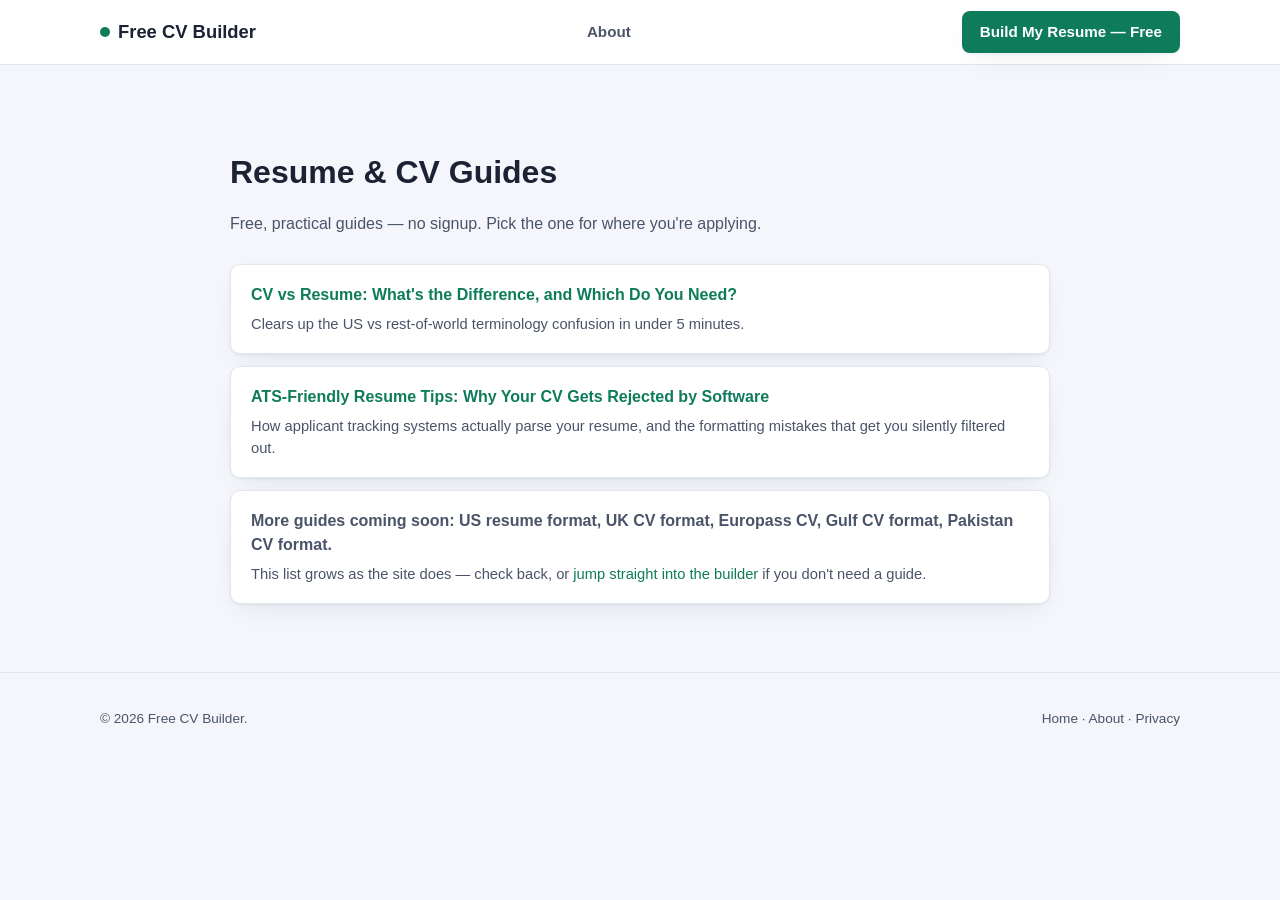
==== guides/index.html @ e792a09f "Import draft MVP from planning handoff Baseline static site as delivered in the handoff zip, before " ====
<!DOCTYPE html>
<html lang="en">
<head>
<meta charset="UTF-8">
<meta name="viewport" content="width=device-width, initial-scale=1.0">
<title>Resume & CV Guides — Free Resume & CV Builder</title>
<meta name="description" content="Free guides on resume and CV formatting, ATS tips, and region-specific rules for the US, UK, EU, Gulf and more.">
<link rel="canonical" href="https://REPLACE-WITH-YOUR-DOMAIN/guides/index.html">
<link rel="stylesheet" href="../styles.css">
</head>
<body>

<nav class="nav">
  <div class="container">
    <a href="../index.html" class="brand" style="text-decoration:none;"><span class="dot"></span>Free CV Builder</a>
    <div class="nav-links"><a href="../about.html">About</a></div>
    <a href="../builder.html" class="btn btn-primary">Build My Resume — Free</a>
  </div>
</nav>

<section class="section">
  <div class="container" style="max-width:860px;">
    <h1 style="font-size:2rem;margin-bottom:10px;">Resume & CV Guides</h1>
    <p style="color:var(--ink-soft);margin-bottom:28px;">Free, practical guides — no signup. Pick the one for where you're applying.</p>

    <div class="faq-item">
      <h4><a href="cv-vs-resume.html">CV vs Resume: What's the Difference, and Which Do You Need?</a></h4>
      <p>Clears up the US vs rest-of-world terminology confusion in under 5 minutes.</p>
    </div>
    <div class="faq-item">
      <h4><a href="ats-resume-tips.html">ATS-Friendly Resume Tips: Why Your CV Gets Rejected by Software</a></h4>
      <p>How applicant tracking systems actually parse your resume, and the formatting mistakes that get you silently filtered out.</p>
    </div>
    <div class="faq-item">
      <h4 style="color:var(--ink-soft);">More guides coming soon: US resume format, UK CV format, Europass CV, Gulf CV format, Pakistan CV format.</h4>
      <p>This list grows as the site does — check back, or <a href="../builder.html">jump straight into the builder</a> if you don't need a guide.</p>
    </div>
  </div>
</section>

<footer class="footer">
  <div class="container">
    <div>© 2026 Free CV Builder.</div>
    <div><a href="../index.html">Home</a> · <a href="../about.html">About</a> · <a href="../privacy-policy.html">Privacy</a></div>
  </div>
</footer>

</body>
</html>
---- styles.css ----
/* ===== CV Pakistan — shared styles ===== */
:root{
  --ink:#1a2233;
  --ink-soft:#4a5468;
  --paper:#ffffff;
  --bg:#f4f6fb;
  --line:#e2e6ef;
  --brand:#0e7c5a;
  --brand-dark:#095f44;
  --brand-soft:#e6f5ef;
  --accent:#d98324;
  --radius:10px;
  --shadow:0 1px 3px rgba(20,30,50,.06),0 10px 30px -12px rgba(20,30,50,.12);
  font-size:16px;
}
*{box-sizing:border-box;}
html,body{margin:0;padding:0;}
body{
  font-family:-apple-system,BlinkMacSystemFont,"Segoe UI",Roboto,"Helvetica Neue",Arial,sans-serif;
  color:var(--ink);
  background:var(--bg);
  line-height:1.5;
}
a{color:var(--brand);text-decoration:none;}
a:hover{text-decoration:underline;}
img{max-width:100%;display:block;}
.container{max-width:1120px;margin:0 auto;padding:0 20px;}

/* ---- top nav ---- */
.nav{
  position:sticky;top:0;z-index:50;
  background:rgba(255,255,255,.92);
  backdrop-filter:blur(6px);
  border-bottom:1px solid var(--line);
}
.nav .container{display:flex;align-items:center;justify-content:space-between;height:64px;}
.brand{display:flex;align-items:center;gap:8px;font-weight:800;font-size:1.15rem;color:var(--ink);}
.brand .dot{width:10px;height:10px;border-radius:50%;background:var(--brand);display:inline-block;}
.nav-links{display:flex;gap:22px;align-items:center;font-size:.95rem;font-weight:600;color:var(--ink-soft);}
.nav-links a{color:var(--ink-soft);}
.btn{
  display:inline-flex;align-items:center;justify-content:center;gap:8px;
  padding:10px 18px;border-radius:8px;border:none;cursor:pointer;
  font-weight:700;font-size:.95rem;font-family:inherit;
  transition:transform .08s ease, box-shadow .15s ease, background .15s ease;
}
.btn:active{transform:translateY(1px);}
.btn-primary{background:var(--brand);color:#fff;box-shadow:var(--shadow);}
.btn-primary:hover{background:var(--brand-dark);text-decoration:none;}
.btn-ghost{background:transparent;color:var(--ink);border:1.5px solid var(--line);}
.btn-ghost:hover{border-color:var(--brand);color:var(--brand);text-decoration:none;}
.btn-sm{padding:7px 12px;font-size:.85rem;border-radius:7px;}
.btn-block{width:100%;}
.btn:disabled{opacity:.5;cursor:not-allowed;}

/* ---- hero ---- */
.hero{padding:64px 0 48px;}
.hero-grid{display:grid;grid-template-columns:1.1fr .9fr;gap:48px;align-items:center;}
.pill{
  display:inline-flex;align-items:center;gap:6px;
  background:var(--brand-soft);color:var(--brand-dark);
  font-weight:700;font-size:.8rem;padding:6px 12px;border-radius:999px;margin-bottom:18px;
}
.hero h1{font-size:2.6rem;line-height:1.12;margin:0 0 16px;letter-spacing:-.01em;}
.hero h1 .hl{color:var(--brand);}
.hero p.lead{font-size:1.1rem;color:var(--ink-soft);margin:0 0 26px;max-width:540px;}
.hero-ctas{display:flex;gap:12px;margin-bottom:22px;flex-wrap:wrap;}
.trust-row{display:flex;gap:18px;flex-wrap:wrap;font-size:.85rem;color:var(--ink-soft);}
.trust-row span{display:flex;align-items:center;gap:6px;}
.check{color:var(--brand);font-weight:900;}

.hero-visual{position:relative;}
.mock-card{
  background:var(--paper);border-radius:14px;box-shadow:var(--shadow);
  border:1px solid var(--line);padding:22px;transform:rotate(-1.2deg);
}
.mock-head{display:flex;gap:12px;align-items:center;margin-bottom:14px;}
.mock-avatar{width:46px;height:46px;border-radius:50%;background:linear-gradient(135deg,var(--brand),#1fae82);}
.mock-name{height:12px;width:55%;background:var(--ink);opacity:.85;border-radius:4px;margin-bottom:6px;}
.mock-role{height:9px;width:38%;background:var(--ink-soft);opacity:.5;border-radius:4px;}
.mock-line{height:8px;background:var(--line);border-radius:4px;margin:10px 0;}
.mock-line.w90{width:90%;} .mock-line.w70{width:70%;} .mock-line.w50{width:50%;}
.mock-badge{
  position:absolute;top:-14px;right:10px;background:var(--accent);color:#fff;
  font-size:.78rem;font-weight:800;padding:8px 12px;border-radius:8px;box-shadow:var(--shadow);
  transform:rotate(3deg);
}

/* ---- gap/comparison section ---- */
.section{padding:56px 0;}
.section-head{max-width:640px;margin:0 auto 36px;text-align:center;}
.section-head h2{font-size:1.9rem;margin:0 0 10px;}
.section-head p{color:var(--ink-soft);margin:0;}
.alt{background:var(--paper);border-top:1px solid var(--line);border-bottom:1px solid var(--line);}

.compare-table{width:100%;border-collapse:collapse;background:var(--paper);border-radius:var(--radius);overflow:hidden;box-shadow:var(--shadow);}
.compare-table th,.compare-table td{padding:14px 16px;text-align:left;border-bottom:1px solid var(--line);font-size:.92rem;}
.compare-table th{background:#f8f9fc;font-weight:800;color:var(--ink-soft);font-size:.82rem;text-transform:uppercase;letter-spacing:.03em;}
.compare-table td.us{background:var(--brand-soft);font-weight:700;color:var(--brand-dark);}
.compare-table tr:last-child td{border-bottom:none;}
.x-mark{color:#c9436b;font-weight:800;}
.ok-mark{color:var(--brand);font-weight:800;}

/* ---- features grid ---- */
.features-grid{display:grid;grid-template-columns:repeat(3,1fr);gap:20px;}
.feature-card{background:var(--paper);border:1px solid var(--line);border-radius:var(--radius);padding:22px;box-shadow:var(--shadow);}
.feature-card .emoji{font-size:1.6rem;margin-bottom:10px;display:block;}
.feature-card h3{margin:0 0 8px;font-size:1.05rem;}
.feature-card p{margin:0;color:var(--ink-soft);font-size:.92rem;}

/* ---- templates preview ---- */
.templates-grid{display:grid;grid-template-columns:repeat(4,1fr);gap:16px;}
.tpl-thumb{background:var(--paper);border:1px solid var(--line);border-radius:var(--radius);padding:12px;text-align:center;box-shadow:var(--shadow);}
.tpl-thumb .swatch{height:120px;border-radius:6px;margin-bottom:10px;}
.sw-classic{background:linear-gradient(180deg,#f3f3f3 0 28px,#fff 28px);border:1px solid var(--line);}
.sw-modern{background:linear-gradient(90deg,var(--brand) 0 30%,#fff 30%);border:1px solid var(--line);}
.sw-minimal{background:#fff;border:1px solid var(--line);}
.sw-gulf{background:linear-gradient(180deg,#1a2233 0 40px,#fff 40px);border:1px solid var(--line);}
.tpl-thumb span{font-size:.85rem;font-weight:700;color:var(--ink-soft);}

/* ---- faq ---- */
.faq-item{background:var(--paper);border:1px solid var(--line);border-radius:var(--radius);padding:18px 20px;margin-bottom:12px;box-shadow:var(--shadow);}
.faq-item h4{margin:0 0 6px;font-size:1rem;}
.faq-item p{margin:0;color:var(--ink-soft);font-size:.92rem;}

/* ---- footer ---- */
.footer{padding:36px 0;border-top:1px solid var(--line);color:var(--ink-soft);font-size:.85rem;}
.footer .container{display:flex;justify-content:space-between;flex-wrap:wrap;gap:12px;}
.footer a{color:var(--ink-soft);}

/* ---- final cta ---- */
.cta-band{background:linear-gradient(135deg,var(--brand),#0a6b4d);color:#fff;border-radius:16px;padding:46px 36px;text-align:center;}
.cta-band h2{margin:0 0 10px;font-size:1.8rem;}
.cta-band p{margin:0 0 22px;opacity:.9;}
.cta-band .btn-primary{background:#fff;color:var(--brand-dark);}
.cta-band .btn-primary:hover{background:#f0f0f0;}

@media (max-width:900px){
  .hero-grid{grid-template-columns:1fr;}
  .features-grid{grid-template-columns:repeat(2,1fr);}
  .templates-grid{grid-template-columns:repeat(2,1fr);}
  .nav-links{display:none;}
}
@media (max-width:560px){
  .hero h1{font-size:2rem;}
  .features-grid{grid-template-columns:1fr;}
  .templates-grid{grid-template-columns:1fr 1fr;}
  .compare-table{font-size:.8rem;}
}

/* =======================================================
   BUILDER APP (builder.html)
   ======================================================= */
.app-shell{
  display:grid;grid-template-columns:420px 1fr;
  height:calc(100vh - 56px);
}
.app-nav{height:56px;}
.app-nav .container{height:56px;max-width:none;padding:0 18px;}
.app-nav .brand{font-size:1rem;}
.app-actions{display:flex;gap:8px;align-items:center;}

.form-pane{
  overflow-y:auto;border-right:1px solid var(--line);background:var(--paper);
  padding:20px 22px 80px;
}
.preview-pane{
  overflow-y:auto;background:var(--bg);padding:28px;display:flex;flex-direction:column;align-items:center;
}

.tpl-switcher{display:flex;gap:8px;margin-bottom:18px;flex-wrap:wrap;}
.tpl-chip{
  padding:7px 12px;border-radius:7px;border:1.5px solid var(--line);font-size:.82rem;font-weight:700;
  cursor:pointer;background:#fff;color:var(--ink-soft);
}
.tpl-chip.active{border-color:var(--brand);color:var(--brand-dark);background:var(--brand-soft);}

.accordion-section{border:1px solid var(--line);border-radius:var(--radius);margin-bottom:12px;overflow:hidden;}
.accordion-head{
  display:flex;align-items:center;justify-content:space-between;
  padding:13px 16px;cursor:pointer;background:#fafbfd;font-weight:700;font-size:.95rem;
  user-select:none;
}
.accordion-head .arrow{transition:transform .15s ease;color:var(--ink-soft);}
.accordion-section.open .arrow{transform:rotate(180deg);}
.accordion-body{padding:4px 16px 16px;display:none;}
.accordion-section.open .accordion-body{display:block;}

.field-row{display:grid;grid-template-columns:1fr 1fr;gap:10px;margin-bottom:10px;}
.field{margin-bottom:10px;}
.field label{display:block;font-size:.8rem;font-weight:700;color:var(--ink-soft);margin-bottom:5px;}
.field label .opt{font-weight:500;color:#9aa3b5;}
.field input[type=text],.field input[type=email],.field input[type=tel],.field input[type=url],
.field input[type=month],.field textarea,.field select{
  width:100%;padding:9px 11px;border:1.5px solid var(--line);border-radius:7px;
  font-family:inherit;font-size:.9rem;color:var(--ink);background:#fff;
}
.field textarea{resize:vertical;min-height:64px;}
.field input:focus,.field textarea:focus,.field select:focus{outline:none;border-color:var(--brand);}
.helptext{font-size:.76rem;color:#9aa3b5;margin-top:3px;}

.repeat-item{border:1px solid var(--line);border-radius:8px;padding:12px;margin-bottom:10px;background:#fcfdff;position:relative;}
.repeat-item .remove-btn{
  position:absolute;top:8px;right:8px;background:none;border:none;color:#c9436b;
  font-size:.8rem;font-weight:800;cursor:pointer;
}
.toggle-row{display:flex;align-items:center;justify-content:space-between;padding:8px 2px;}
.toggle-row span{font-size:.88rem;font-weight:600;}
.switch{position:relative;width:38px;height:22px;flex-shrink:0;}
.switch input{opacity:0;width:0;height:0;}
.slider{position:absolute;inset:0;background:#d7dce6;border-radius:22px;cursor:pointer;transition:.15s;}
.slider:before{content:"";position:absolute;width:16px;height:16px;left:3px;top:3px;background:#fff;border-radius:50%;transition:.15s;}
.switch input:checked + .slider{background:var(--brand);}
.switch input:checked + .slider:before{transform:translateX(16px);}

.photo-drop{
  border:1.5px dashed var(--line);border-radius:8px;padding:16px;text-align:center;
  font-size:.82rem;color:var(--ink-soft);cursor:pointer;background:#fafbfd;
}
.photo-drop img{width:64px;height:64px;border-radius:50%;object-fit:cover;margin:0 auto 6px;}

/* ---- Resume paper / live preview ---- */
.page{
  width:210mm;min-height:297mm;background:#fff;box-shadow:var(--shadow);
  padding:16mm 16mm;color:#15202b;font-size:10.6pt;line-height:1.42;
}
.page * { box-sizing:border-box; }
.r-name{font-size:21pt;font-weight:800;margin:0 0 2px;letter-spacing:-.01em;}
.r-role{font-size:11.5pt;color:var(--brand-dark);font-weight:700;margin:0 0 10px;}
.r-contact{display:flex;flex-wrap:wrap;gap:4px 14px;font-size:9pt;color:#4a5468;margin-bottom:14px;}
.r-section{margin-bottom:14px;}
.r-section h2{
  font-size:10.5pt;text-transform:uppercase;letter-spacing:.06em;color:var(--brand-dark);
  border-bottom:1.4px solid var(--brand-dark);padding-bottom:3px;margin:0 0 8px;font-weight:800;
}
.r-item{margin-bottom:9px;}
.r-item-head{display:flex;justify-content:space-between;align-items:baseline;gap:8px;}
.r-item-title{font-weight:700;font-size:10.2pt;}
.r-item-sub{font-size:9.6pt;color:#4a5468;}
.r-item-date{font-size:8.8pt;color:#6b7488;white-space:nowrap;}
.r-item ul{margin:4px 0 0;padding-left:16px;}
.r-item ul li{margin-bottom:2px;}
.r-skills{display:flex;flex-wrap:wrap;gap:6px;}
.r-skill-chip{background:var(--brand-soft);color:var(--brand-dark);font-size:8.8pt;font-weight:700;padding:3px 9px;border-radius:5px;}
.r-summary{font-size:9.8pt;color:#333e4d;}

/* template: modern (sidebar) */
.page.tpl-modern{display:grid;grid-template-columns:62mm 1fr;gap:0;padding:0;}
.page.tpl-modern .sidebar{background:var(--brand-dark);color:#fff;padding:14mm 9mm;}
.page.tpl-modern .sidebar .r-name{color:#fff;font-size:16pt;}
.page.tpl-modern .sidebar .r-role{color:#bfe9d6;font-size:9.5pt;}
.page.tpl-modern .sidebar .r-contact{flex-direction:column;color:#d7f0e4;gap:5px;}
.page.tpl-modern .sidebar .r-section h2{color:#fff;border-bottom-color:rgba(255,255,255,.35);font-size:9pt;}
.page.tpl-modern .sidebar .r-skills .r-skill-chip{background:rgba(255,255,255,.14);color:#fff;}
.page.tpl-modern .sidebar .r-summary{color:#d7f0e4;}
.page.tpl-modern .main{padding:14mm 12mm;}
.page.tpl-modern .main .r-section h2{color:var(--ink);border-bottom-color:var(--line);}
.page.tpl-modern .photo-circle{width:26mm;height:26mm;border-radius:50%;object-fit:cover;margin-bottom:8mm;border:2px solid rgba(255,255,255,.5);}

/* template: gulf (photo, top banner) */
.page.tpl-gulf{padding:0;}
.page.tpl-gulf .banner{background:var(--ink);color:#fff;padding:12mm 16mm;display:flex;gap:14px;align-items:center;}
.page.tpl-gulf .banner img{width:30mm;height:30mm;border-radius:8px;object-fit:cover;border:2px solid rgba(255,255,255,.3);}
.page.tpl-gulf .banner .r-name{color:#fff;}
.page.tpl-gulf .banner .r-role{color:#cdd6e5;}
.page.tpl-gulf .banner .r-contact{color:#cdd6e5;margin-bottom:0;}
.page.tpl-gulf .body{padding:12mm 16mm;}

/* template: minimal */
.page.tpl-minimal .r-name{font-weight:700;}
.page.tpl-minimal .r-section h2{border-bottom:none;color:#15202b;font-weight:800;}

.zoom-controls{display:flex;gap:8px;margin-bottom:14px;align-items:center;color:var(--ink-soft);font-size:.85rem;}

/* Print rules: only the resume page prints */
@media print{
  @page{ size:A4; margin:0; }
  body *{ visibility:hidden; }
  #printArea, #printArea *{ visibility:visible; }
  #printArea{ position:absolute; top:0; left:0; margin:0; box-shadow:none; }
  .page{ box-shadow:none; }
}

/* small device fallback for builder */
@media (max-width:860px){
  .app-shell{grid-template-columns:1fr;height:auto;}
  .preview-pane{order:-1;padding:16px;}
  .page{width:100%;min-height:auto;transform:none !important;}
  .form-pane{border-right:none;border-top:1px solid var(--line);}
}
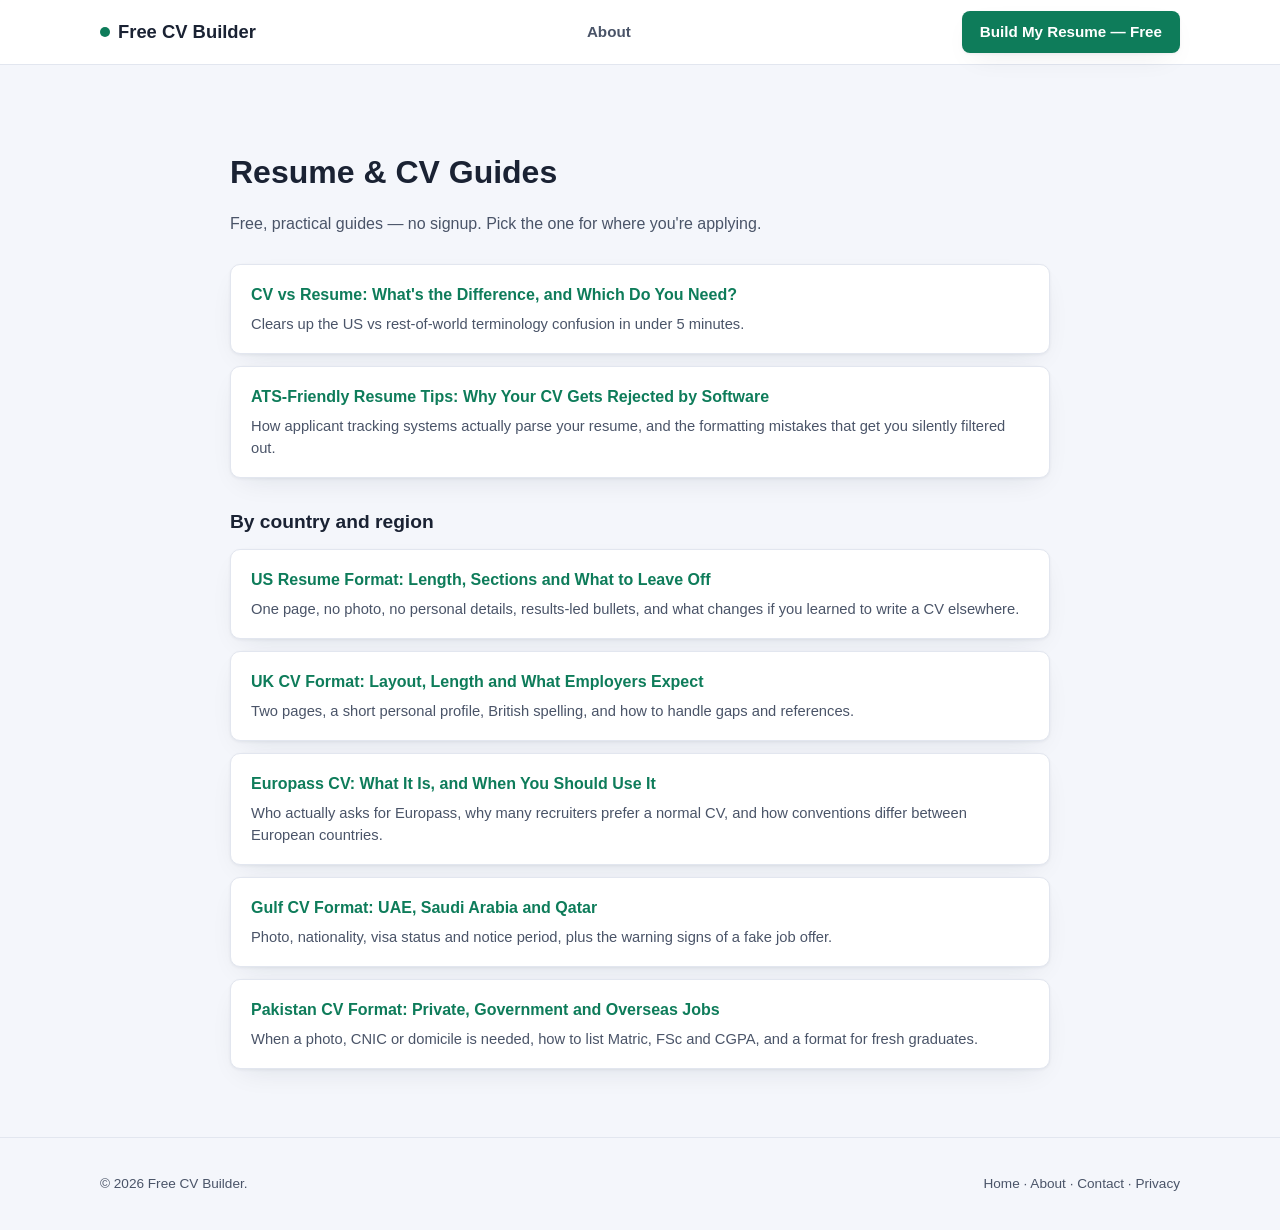
==== commit 4d12dd1e: "Add regional guides, contact page and launch housekeeping Five new guides (US resume, UK CV, Europas" ====
--- a/guides/index.html
+++ b/guides/index.html
@@ -31,9 +31,27 @@
       <h4><a href="ats-resume-tips.html">ATS-Friendly Resume Tips: Why Your CV Gets Rejected by Software</a></h4>
       <p>How applicant tracking systems actually parse your resume, and the formatting mistakes that get you silently filtered out.</p>
     </div>
+
+    <h2 style="font-size:1.2rem;margin:30px 0 12px;">By country and region</h2>
     <div class="faq-item">
-      <h4 style="color:var(--ink-soft);">More guides coming soon: US resume format, UK CV format, Europass CV, Gulf CV format, Pakistan CV format.</h4>
-      <p>This list grows as the site does — check back, or <a href="../builder.html">jump straight into the builder</a> if you don't need a guide.</p>
+      <h4><a href="us-resume-format.html">US Resume Format: Length, Sections and What to Leave Off</a></h4>
+      <p>One page, no photo, no personal details, results-led bullets, and what changes if you learned to write a CV elsewhere.</p>
+    </div>
+    <div class="faq-item">
+      <h4><a href="uk-cv-format.html">UK CV Format: Layout, Length and What Employers Expect</a></h4>
+      <p>Two pages, a short personal profile, British spelling, and how to handle gaps and references.</p>
+    </div>
+    <div class="faq-item">
+      <h4><a href="europass-cv.html">Europass CV: What It Is, and When You Should Use It</a></h4>
+      <p>Who actually asks for Europass, why many recruiters prefer a normal CV, and how conventions differ between European countries.</p>
+    </div>
+    <div class="faq-item">
+      <h4><a href="gulf-cv-format.html">Gulf CV Format: UAE, Saudi Arabia and Qatar</a></h4>
+      <p>Photo, nationality, visa status and notice period, plus the warning signs of a fake job offer.</p>
+    </div>
+    <div class="faq-item">
+      <h4><a href="pakistan-cv-format.html">Pakistan CV Format: Private, Government and Overseas Jobs</a></h4>
+      <p>When a photo, CNIC or domicile is needed, how to list Matric, FSc and CGPA, and a format for fresh graduates.</p>
     </div>
   </div>
 </section>
@@ -41,7 +59,7 @@
 <footer class="footer">
   <div class="container">
     <div>© 2026 Free CV Builder.</div>
-    <div><a href="../index.html">Home</a> · <a href="../about.html">About</a> · <a href="../privacy-policy.html">Privacy</a></div>
+    <div><a href="../index.html">Home</a> · <a href="../about.html">About</a> · <a href="../contact.html">Contact</a> · <a href="../privacy-policy.html">Privacy</a></div>
   </div>
 </footer>
 
--- a/styles.css
+++ b/styles.css
@@ -1,4 +1,4 @@
-/* ===== CV Pakistan — shared styles ===== */
+/* ===== Free CV Builder — shared styles ===== */
 :root{
   --ink:#1a2233;
   --ink-soft:#4a5468;
@@ -98,6 +98,8 @@
 .compare-table th{background:#f8f9fc;font-weight:800;color:var(--ink-soft);font-size:.82rem;text-transform:uppercase;letter-spacing:.03em;}
 .compare-table td.us{background:var(--brand-soft);font-weight:700;color:var(--brand-dark);}
 .compare-table tr:last-child td{border-bottom:none;}
+.table-scroll{overflow-x:auto;border-radius:var(--radius);}
+@media (max-width:560px){.compare-table th,.compare-table td{padding:10px 10px;}}
 .x-mark{color:#c9436b;font-weight:800;}
 .ok-mark{color:var(--brand);font-weight:800;}
 
@@ -275,6 +277,7 @@
 /* Print rules: only the resume page prints */
 @media print{
   @page{ size:A4; margin:0; }
+  .ad-rail,.ad-bottom-wrap,.next-steps{ display:none !important; }
   body *{ visibility:hidden; }
   #printArea, #printArea *{ visibility:visible; }
   #printArea{ position:absolute; top:0; left:0; margin:0; box-shadow:none; }
@@ -288,3 +291,101 @@
   .page{width:100%;min-height:auto;transform:none !important;}
   .form-pane{border-right:none;border-top:1px solid var(--line);}
 }
+
+
+/* =======================================================
+   AD SLOTS (builder.html) — placeholders, no ad code yet.
+   Form (420px) + A4 preview (~842px) need ~1262px, so a 160px
+   rail only fits beside them from 1440px wide, and two from 1640px.
+   Rails are never allowed to squeeze the form or the preview.
+   ======================================================= */
+.ad-slot{margin:0 auto;}
+#ad-rail-left,#ad-rail-right{width:160px;height:600px;}
+#ad-bottom{width:320px;height:50px;}
+.ad-rail{display:none;background:var(--bg);padding:12px 8px;}
+.ad-rail .ad-slot{position:sticky;top:68px;}
+.ad-rail-l{border-right:1px solid var(--line);}
+.ad-rail-r{border-left:1px solid var(--line);}
+.ad-bottom-wrap{padding:14px 0;background:var(--bg);border-top:1px solid var(--line);}
+
+@media (min-width:768px){
+  #ad-bottom{width:728px;height:90px;}
+}
+@media (min-width:1440px) and (min-height:700px){
+  .app-shell{grid-template-columns:420px 1fr 176px;}
+  .ad-rail-r{display:block;}
+  .preview-pane{padding:28px 16px;}
+}
+@media (min-width:1640px) and (min-height:700px){
+  .app-shell{grid-template-columns:176px 420px 1fr 176px;}
+  .ad-rail-l{display:block;}
+  .preview-pane{padding:28px;}
+}
+/* ?preview=1 outlines the empty slots so their size and position can be checked */
+.preview-mode .ad-slot{
+  outline:1.5px dashed #b7bfd0;background:#eceff6;position:relative;
+}
+.preview-mode .ad-rail .ad-slot{position:sticky;}
+.preview-mode .ad-slot::after{
+  content:"Ad slot " attr(data-ad-size);position:absolute;inset:0;display:flex;align-items:center;justify-content:center;
+  text-align:center;font-size:.72rem;font-weight:700;color:#7d879b;padding:6px;
+}
+
+/* =======================================================
+   POST-DOWNLOAD "NEXT STEPS" PANEL (builder.html)
+   ======================================================= */
+.next-steps{
+  position:fixed;inset:0;z-index:100;background:rgba(20,30,50,.55);
+  display:flex;align-items:flex-start;justify-content:center;overflow-y:auto;padding:5vh 16px;
+}
+.next-steps[hidden]{display:none;}
+.next-steps-card{
+  position:relative;width:100%;max-width:620px;background:var(--paper);border-radius:14px;
+  box-shadow:0 30px 80px -20px rgba(20,30,50,.5);padding:28px 28px 22px;
+}
+.next-steps-card h2{margin:0 0 4px;font-size:1.5rem;}
+.next-steps-lead{margin:0 0 18px;color:var(--ink-soft);}
+.next-steps-close{
+  position:absolute;top:10px;right:10px;width:40px;height:40px;border:none;background:none;
+  font-size:1rem;color:var(--ink-soft);cursor:pointer;border-radius:8px;
+}
+.next-steps-close:hover{background:var(--bg);}
+.next-steps-free,.offers-grid{display:grid;grid-template-columns:1fr 1fr;gap:10px;}
+.step-card,.offer-card{
+  display:flex;flex-direction:column;gap:4px;text-align:left;font-family:inherit;font-size:.86rem;
+  padding:14px;border:1.5px solid var(--line);border-radius:var(--radius);background:#fff;
+  color:var(--ink-soft);cursor:pointer;line-height:1.4;
+}
+.step-card b,.offer-card b{color:var(--ink);font-size:.95rem;}
+.step-card:hover,.offer-card:hover{border-color:var(--brand);text-decoration:none;}
+.offer-card[hidden]{display:none;}
+.offer-card em{font-style:normal;font-weight:700;color:var(--brand);margin-top:auto;padding-top:6px;}
+.offers{margin-top:20px;}
+.offers h3{margin:0 0 10px;font-size:.8rem;text-transform:uppercase;letter-spacing:.06em;color:var(--ink-soft);}
+.offers-note{font-size:.76rem;color:#7d879b;margin:10px 0 0;}
+#nextStepsDone{margin-top:18px;}
+@media (max-width:560px){
+  .next-steps-free,.offers-grid{grid-template-columns:1fr;}
+  .next-steps-card{padding:22px 18px 18px;}
+}
+
+/* =======================================================
+   ARTICLE PAGES (guides)
+   ======================================================= */
+.article{max-width:720px;}
+.article h1{font-size:2rem;line-height:1.2;margin:0 0 6px;}
+.article .byline{font-size:.8rem;color:#7d879b;margin:0 0 24px;}
+.article h2{font-size:1.3rem;margin:30px 0 8px;}
+.article h3{font-size:1.05rem;margin:20px 0 6px;}
+.article p{margin:0 0 12px;}
+.article ul,.article ol{margin:0 0 14px 20px;padding:0;line-height:1.7;}
+.article .keybox{background:var(--brand-soft);border-radius:var(--radius);padding:16px 20px;margin:0 0 22px;}
+.article .keybox p{margin:0 0 6px;font-weight:700;}
+.article .keybox ul{margin-bottom:0;}
+.article table{width:100%;border-collapse:collapse;margin:0 0 16px;font-size:.92rem;background:var(--paper);}
+.article th,.article td{border:1px solid var(--line);padding:8px 10px;text-align:left;vertical-align:top;}
+.article th{background:#fafbfd;}
+.article .table-wrap{overflow-x:auto;}
+.article .cta-band{margin-top:36px;}
+.article .related{margin-top:32px;padding-top:20px;border-top:1px solid var(--line);}
+.article .related h2{margin-top:0;font-size:1.05rem;}
